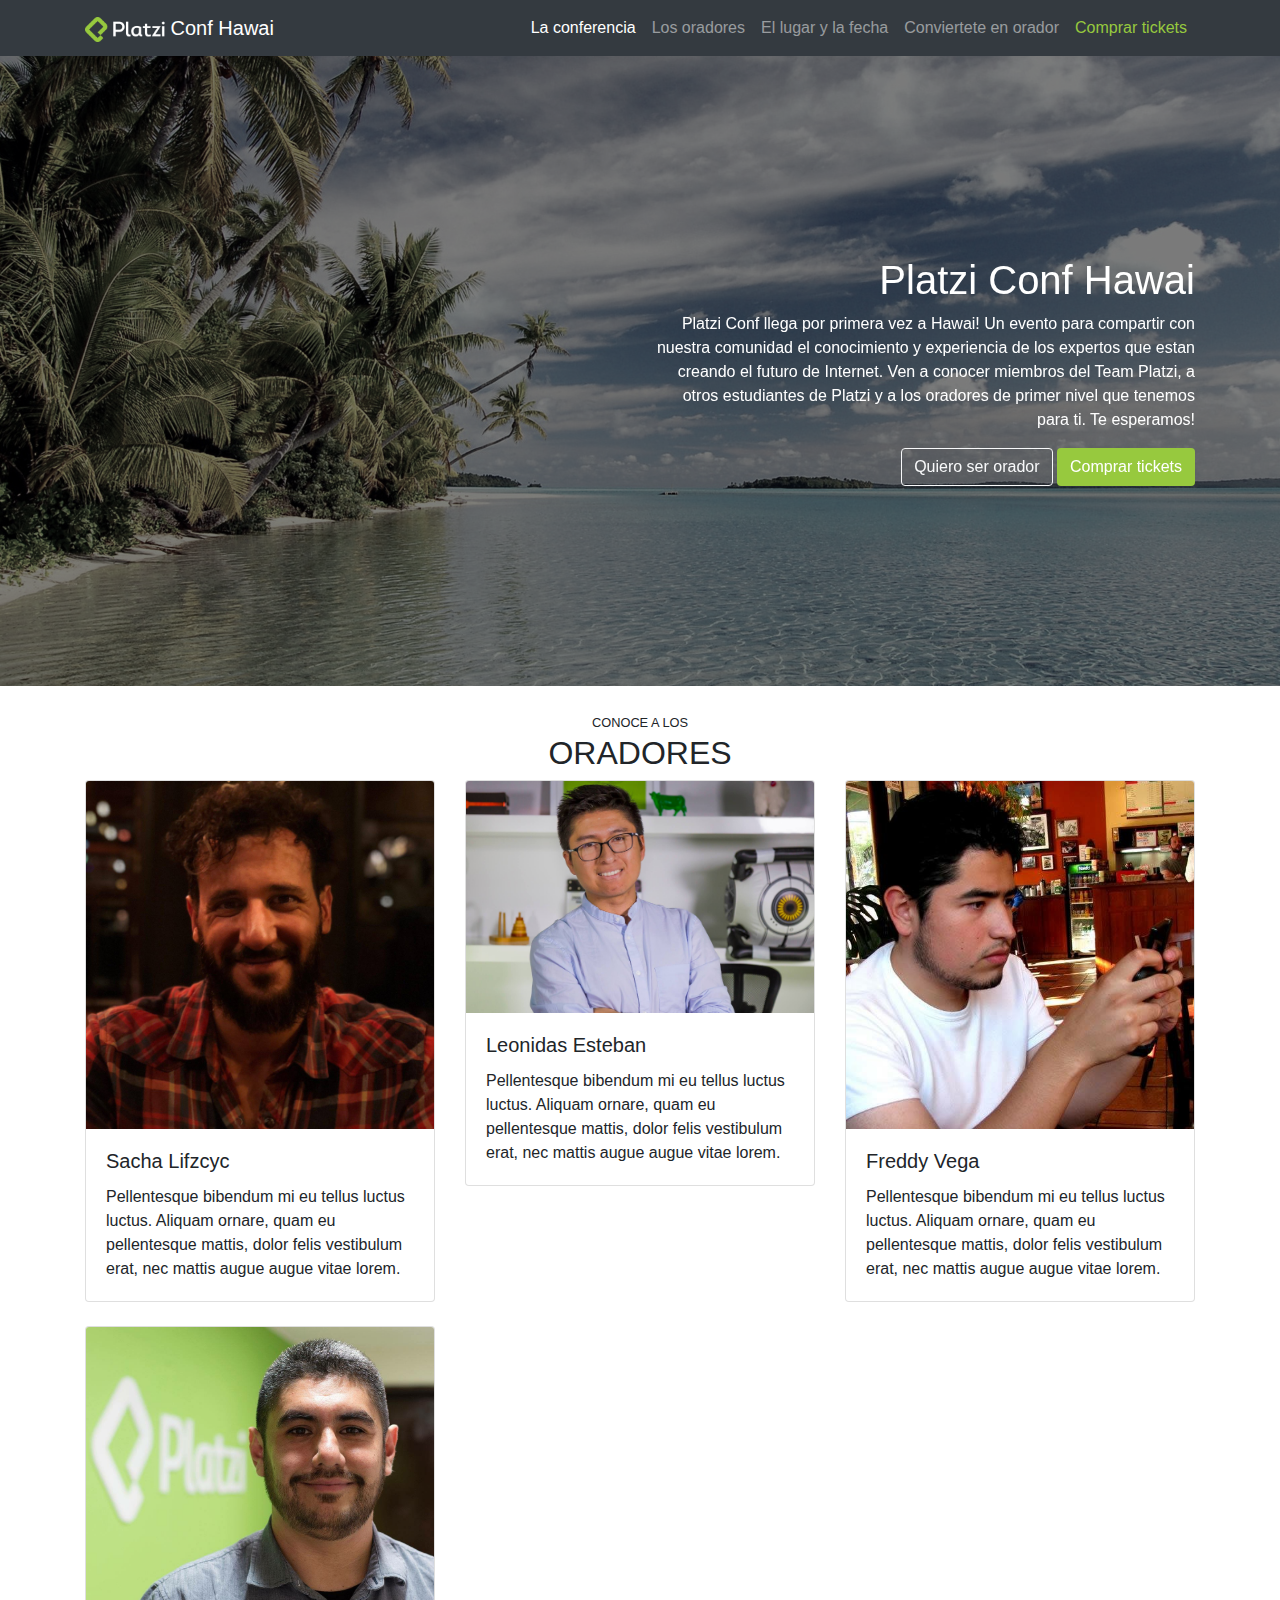
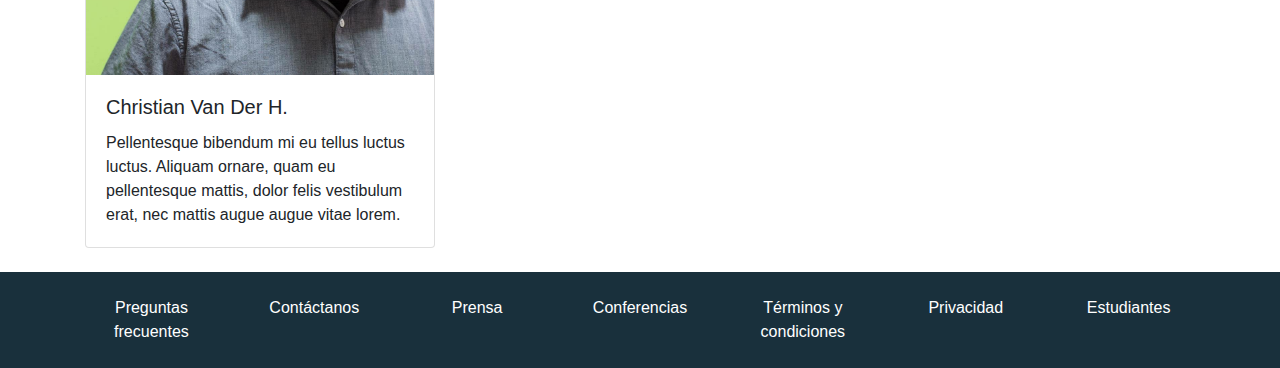
==== index.html @ 8d276764 "Cards added" ====
<!doctype html>
<html lang="en">

<head>
    <!-- Required meta tags -->
    <meta charset="utf-8">
    <meta name="viewport" content="width=device-width, initial-scale=1, shrink-to-fit=no">

    <!-- Bootstrap CSS -->
    <link rel="stylesheet" href="https://stackpath.bootstrapcdn.com/bootstrap/4.4.1/css/bootstrap.min.css"
        integrity="sha384-Vkoo8x4CGsO3+Hhxv8T/Q5PaXtkKtu6ug5TOeNV6gBiFeWPGFN9MuhOf23Q9Ifjh" crossorigin="anonymous">
    <link rel="stylesheet" href="index.css">
    <title> Footer </title>
</head>

<body>

    <!-- Header -->
    <nav id="header" class="navbar navbar-expand-lg navbar-dark bg-dark">
        <div class="container">

            <a class="navbar-brand" href="#">
                <img src="images/platzi-logo.png" alt="Platzi logo"> Conf Hawai
            </a>
            <button class="navbar-toggler" type="button" data-toggle="collapse" data-target="#navbarSupportedContent"
                aria-controls="navbarSupportedContent" aria-expanded="false" aria-label="Toggle navigation">
                <span class="navbar-toggler-icon"></span>
            </button>

            <div class="collapse navbar-collapse" id="navbarSupportedContent">
                <ul class="navbar-nav ml-auto">
                    <li class="nav-item active">
                        <a class="nav-link" href="#">La conferencia</a>
                    </li>
                    <li class="nav-item">
                        <a class="nav-link" href="#">Los oradores</a>
                    </li>
                    <li class="nav-item">
                        <a class="nav-link" href="#">El lugar y la fecha</a>
                    </li>
                    <li class="nav-item">
                        <a class="nav-link" href="#">Conviertete en orador</a>
                    </li>
                    <li class="nav-item">
                        <a class="nav-link text-platzi" href="#">Comprar tickets</a>
                    </li>

                </ul>

            </div>
        </div>
    </nav>
    <!-- /Header -->

    <!-- Main -->
    <main id="main">
        <div id="carousel" class="carousel slide carousel-fade" data-ride="carousel" data-pause="false">
            <div class="carousel-inner">
                <div class="carousel-item active">
                    <img src="images/hawaii.jpg" class="d-block w-100" alt="platzi-slide1">
                </div>
                <div class="carousel-item">
                    <img src="images/hawaii2.jpg" class="d-block w-100" alt="platzi-slide2">
                </div>
                <div class="carousel-item">
                    <img src="images/hawaii3.jpeg" class="d-block w-100" alt="platzi-slide3">
                </div>
            </div>
            <div class="overlay">
                <div class="container">
                    <div class="row align-items-center">
                        <div class="col-md-6 offset-md-6 text-center text-md-right">
                            <h1>Platzi Conf Hawai</h1>
                            <p class="d-none d-md-block">Platzi Conf llega por primera vez a Hawai!
                                Un evento para compartir con nuestra comunidad
                                el conocimiento y experiencia de los expertos
                                que estan creando el futuro de Internet.
                                Ven a conocer miembros del Team Platzi, a otros
                                estudiantes de Platzi y a los oradores de primer
                                nivel que tenemos para ti. Te esperamos!
                            </p>
                            <a href="#" class="btn btn-outline-light">Quiero ser orador</a>
                            <button type="button" class="btn btn-platzi">Comprar tickets</button>
                        </div>
                    </div>
                </div>
            </div>

            </a>
        </div>
    </main>
    <!-- /Main -->

    <!-- Speakers -->
    <section id="speakers" class="mt-4">
        <div class="container">
            <div class="row">
                <div class="col text-center text-uppercase">
                    <small>Conoce a los</small>
                    <h2>Oradores</h2>

                </div>
            </div>
            <div class="row">
                <!-- Card #1 -->
                <div class="col-md-4 mb-4">
                    <div class="card">
                        <img src="images/speakers/sacha.jpg" class="card-img-top" alt="Foto de Sacha">
                        <div class="card-body">
                            <h5 class="card-title">Sacha Lifzcyc</h5>
                            <p class="card-text">Pellentesque bibendum mi eu tellus luctus luctus.
                                Aliquam ornare, quam eu pellentesque mattis, dolor felis vestibulum erat,
                                nec mattis augue augue vitae lorem.</p>

                        </div>
                    </div>
                </div>
                <!-- Card #2 -->
                <div class="col-md-4 mb-4">
                    <div class="card">
                        <img src="images/speakers/leonidas.jpeg" class="card-img-top" alt="Foto de Sacha">
                        <div class="card-body">
                            <h5 class="card-title">Leonidas Esteban</h5>
                            <p class="card-text">Pellentesque bibendum mi eu tellus luctus luctus.
                                Aliquam ornare, quam eu pellentesque mattis, dolor felis vestibulum erat,
                                nec mattis augue augue vitae lorem.</p>

                        </div>
                    </div>
                </div>
                <!-- Card #3 -->
                <div class="col-md-4 mb-4">
                    <div class="card">
                        <img src="images/speakers/freddy.jpeg" class="card-img-top" alt="Foto de Sacha">
                        <div class="card-body">
                            <h5 class="card-title">Freddy Vega</h5>
                            <p class="card-text">Pellentesque bibendum mi eu tellus luctus luctus.
                                Aliquam ornare, quam eu pellentesque mattis, dolor felis vestibulum erat,
                                nec mattis augue augue vitae lorem.</p>

                        </div>
                    </div>
                </div>
                <!-- Card #4 -->
                <div class="col-md-4 mb-4">
                    <div class="card">
                        <img src="images/speakers/cvander.jpeg" class="card-img-top" alt="Foto de Sacha">
                        <div class="card-body">
                            <h5 class="card-title">Christian Van Der H.</h5>
                            <p class="card-text">Pellentesque bibendum mi eu tellus luctus luctus.
                                Aliquam ornare, quam eu pellentesque mattis, dolor felis vestibulum erat,
                                nec mattis augue augue vitae lorem.</p>

                        </div>
                    </div>
                </div>
            </div>
        </div>
    </section>
    <!-- /Speakers -->

    <!-- Footer -->
    <footer id="footer" class="pb-4 pt-4">
        <div class="container">
            <div class="row text-center">
                <!-- Nueva columna -->
                <div class="col-12 col-lg">
                    <a href="#">Preguntas frecuentes</a>
                </div>
                <!-- Nueva columna -->
                <div class="col-12 col-lg">
                    <a href="#">Contáctanos</a>
                </div>
                <!-- Nueva columna -->
                <div class="col-12 col-lg">
                    <a href="#">Prensa</a>
                </div>
                <!-- Nueva columna -->
                <div class="col-12 col-lg">
                    <a href="#">Conferencias</a>
                </div>
                <!-- Nueva columna -->
                <div class="col-12 col-lg">
                    <a href="#">Términos y condiciones</a>
                </div>
                <!-- Nueva columna -->
                <div class="col-12 col-lg">
                    <a href="#">Privacidad</a>
                </div>
                <!-- Nueva columna -->
                <div class="col-12 col-lg">
                    <a href="#">Estudiantes</a>
                </div>
            </div>
        </div>

    </footer>
    <!-- /Footer -->


    <!-- Optional JavaScript -->
    <!-- jQuery first, then Popper.js, then Bootstrap JS -->
    <script src="https://code.jquery.com/jquery-3.4.1.slim.min.js"
        integrity="sha384-J6qa4849blE2+poT4WnyKhv5vZF5SrPo0iEjwBvKU7imGFAV0wwj1yYfoRSJoZ+n"
        crossorigin="anonymous"></script>
    <script src="https://cdn.jsdelivr.net/npm/popper.js@1.16.0/dist/umd/popper.min.js"
        integrity="sha384-Q6E9RHvbIyZFJoft+2mJbHaEWldlvI9IOYy5n3zV9zzTtmI3UksdQRVvoxMfooAo"
        crossorigin="anonymous"></script>
    <script src="https://stackpath.bootstrapcdn.com/bootstrap/4.4.1/js/bootstrap.min.js"
        integrity="sha384-wfSDF2E50Y2D1uUdj0O3uMBJnjuUD4Ih7YwaYd1iqfktj0Uod8GCExl3Og8ifwB6"
        crossorigin="anonymous"></script>
</body>

</html>
---- index.css ----
.text-platzi {
    color: #97c93e !important;
}
.btn-platzi {
    background-color: #97c93e;
    color: white;
}

.btn-platzi:hover {
    background-color: #82ad36;
    color: white;
}

#header img {
    width: 80px;
}

#main .carousel-inner img {
    max-height: 70vh;
    object-fit: cover;
    filter: grayscale(70%);
}


#carousel {
    position: relative;
}

#carousel .overlay {
    position: absolute;
    top: 0;
    bottom: 0;
    left: 0;
    right: 0;
    background-color: rgba(0,0,0,0.5);
    color: white;
    z-index: 1;
}
#carousel .overlay .container,
#carousel .overlay .row {
    height: 100%;
}

#footer{
    background: #19303c;
}

#footer a {
    color: white;
}
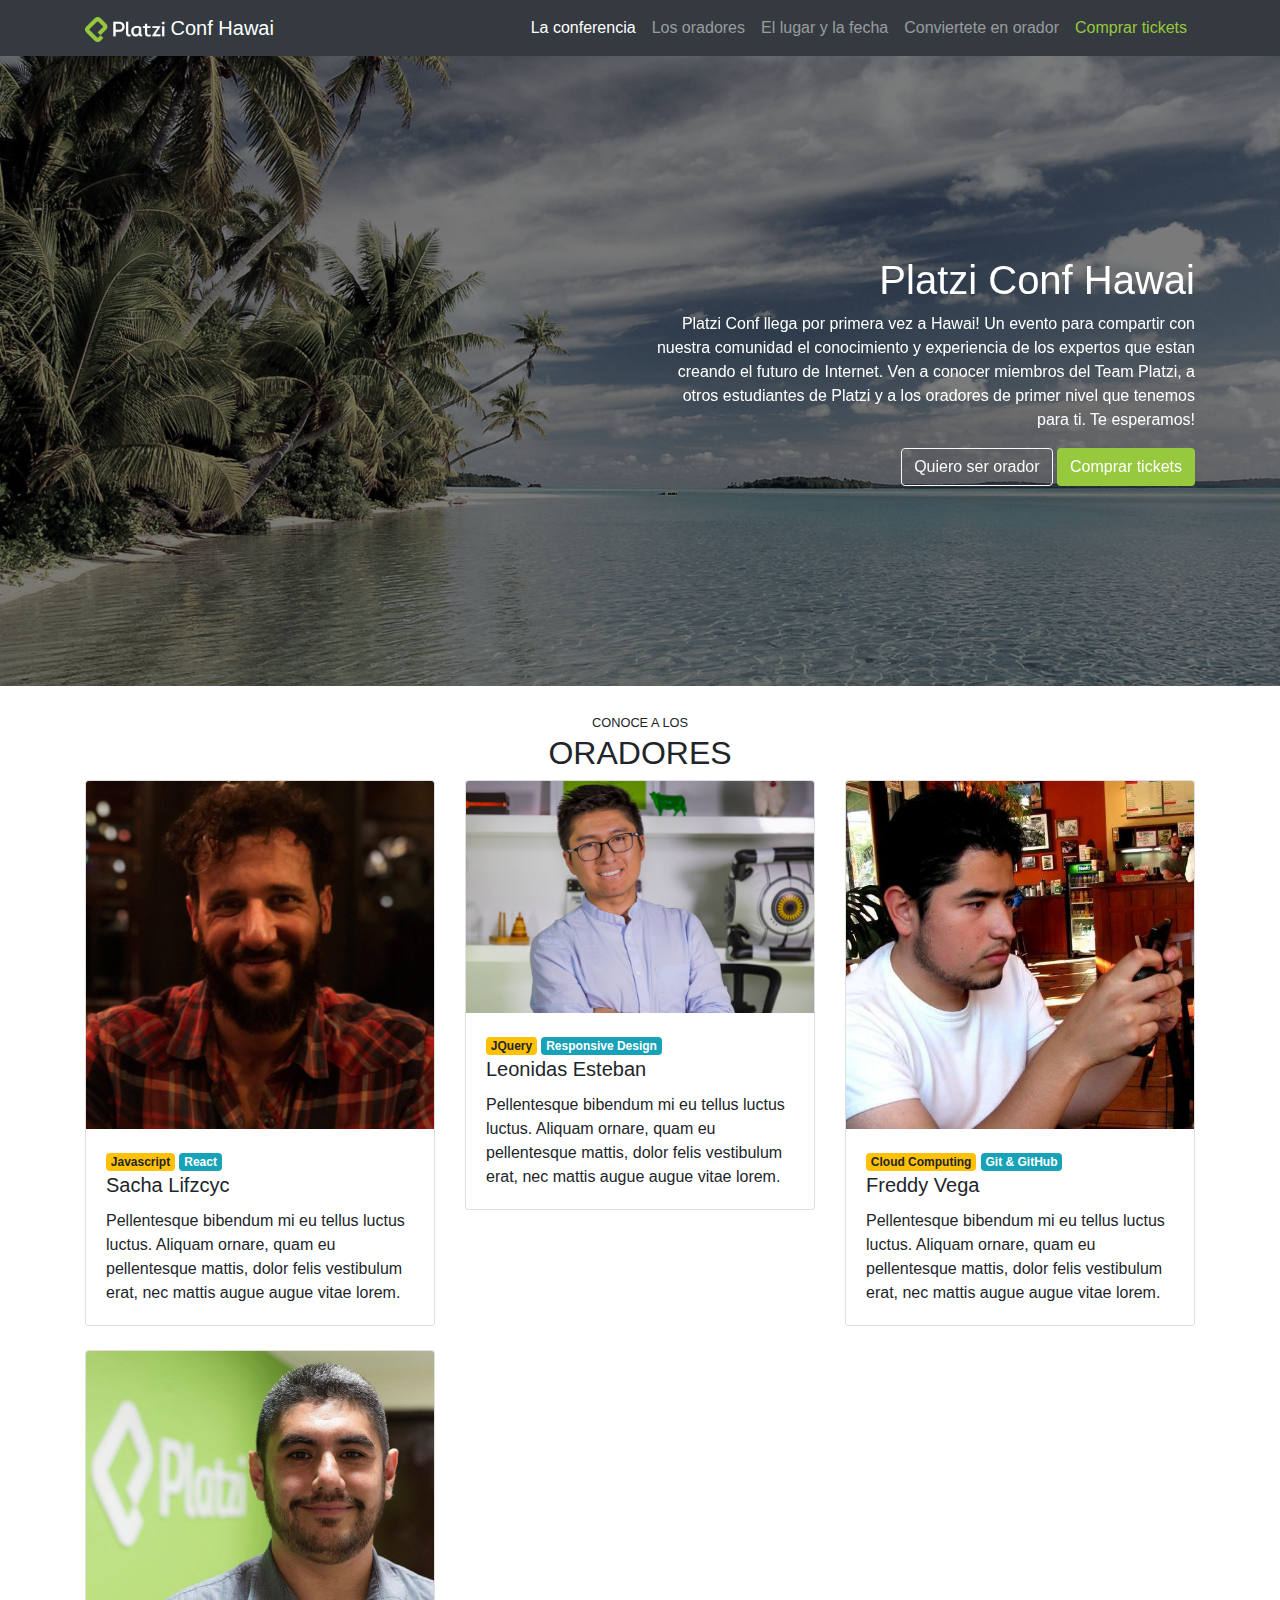
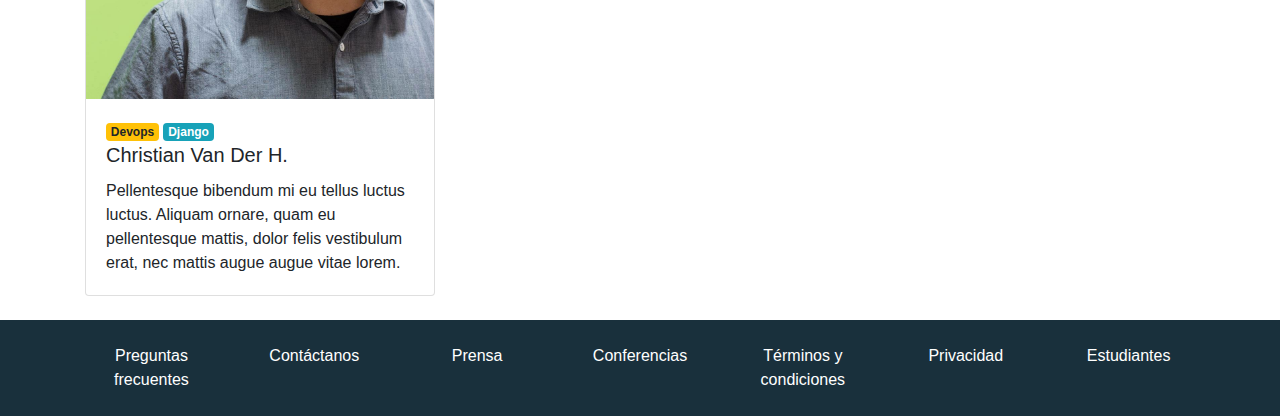
==== commit 4de7c45a: "Badges added to cards" ====
--- a/index.html
+++ b/index.html
@@ -103,10 +103,14 @@
             </div>
             <div class="row">
                 <!-- Card #1 -->
-                <div class="col-md-4 mb-4">
+                <div class="col-md-6 col-lg-4 mb-4">
                     <div class="card">
                         <img src="images/speakers/sacha.jpg" class="card-img-top" alt="Foto de Sacha">
                         <div class="card-body">
+                            <div class="badges">
+                                <span class="badge badge-warning"> Javascript</span>
+                                <span class="badge badge-info"> React</span>
+                            </div>
                             <h5 class="card-title">Sacha Lifzcyc</h5>
                             <p class="card-text">Pellentesque bibendum mi eu tellus luctus luctus.
                                 Aliquam ornare, quam eu pellentesque mattis, dolor felis vestibulum erat,
@@ -116,10 +120,14 @@
                     </div>
                 </div>
                 <!-- Card #2 -->
-                <div class="col-md-4 mb-4">
+                <div class="col-md-6 col-lg-4 mb-4">
                     <div class="card">
                         <img src="images/speakers/leonidas.jpeg" class="card-img-top" alt="Foto de Sacha">
                         <div class="card-body">
+                            <div class="badges">
+                                <span class="badge badge-warning"> JQuery</span>
+                                <span class="badge badge-info"> Responsive Design</span>
+                            </div>
                             <h5 class="card-title">Leonidas Esteban</h5>
                             <p class="card-text">Pellentesque bibendum mi eu tellus luctus luctus.
                                 Aliquam ornare, quam eu pellentesque mattis, dolor felis vestibulum erat,
@@ -129,10 +137,14 @@
                     </div>
                 </div>
                 <!-- Card #3 -->
-                <div class="col-md-4 mb-4">
+                <div class="col-md-6 col-lg-4 mb-4">
                     <div class="card">
                         <img src="images/speakers/freddy.jpeg" class="card-img-top" alt="Foto de Sacha">
                         <div class="card-body">
+                            <div class="badges">
+                                <span class="badge badge-warning"> Cloud Computing</span>
+                                <span class="badge badge-info"> Git & GitHub</span>
+                            </div>
                             <h5 class="card-title">Freddy Vega</h5>
                             <p class="card-text">Pellentesque bibendum mi eu tellus luctus luctus.
                                 Aliquam ornare, quam eu pellentesque mattis, dolor felis vestibulum erat,
@@ -142,10 +154,14 @@
                     </div>
                 </div>
                 <!-- Card #4 -->
-                <div class="col-md-4 mb-4">
+                <div class="col-md-6 col-lg-4 mb-4">
                     <div class="card">
                         <img src="images/speakers/cvander.jpeg" class="card-img-top" alt="Foto de Sacha">
                         <div class="card-body">
+                            <div class="badges">
+                                <span class="badge badge-warning"> Devops</span>
+                                <span class="badge badge-info"> Django</span>
+                            </div>
                             <h5 class="card-title">Christian Van Der H.</h5>
                             <p class="card-text">Pellentesque bibendum mi eu tellus luctus luctus.
                                 Aliquam ornare, quam eu pellentesque mattis, dolor felis vestibulum erat,
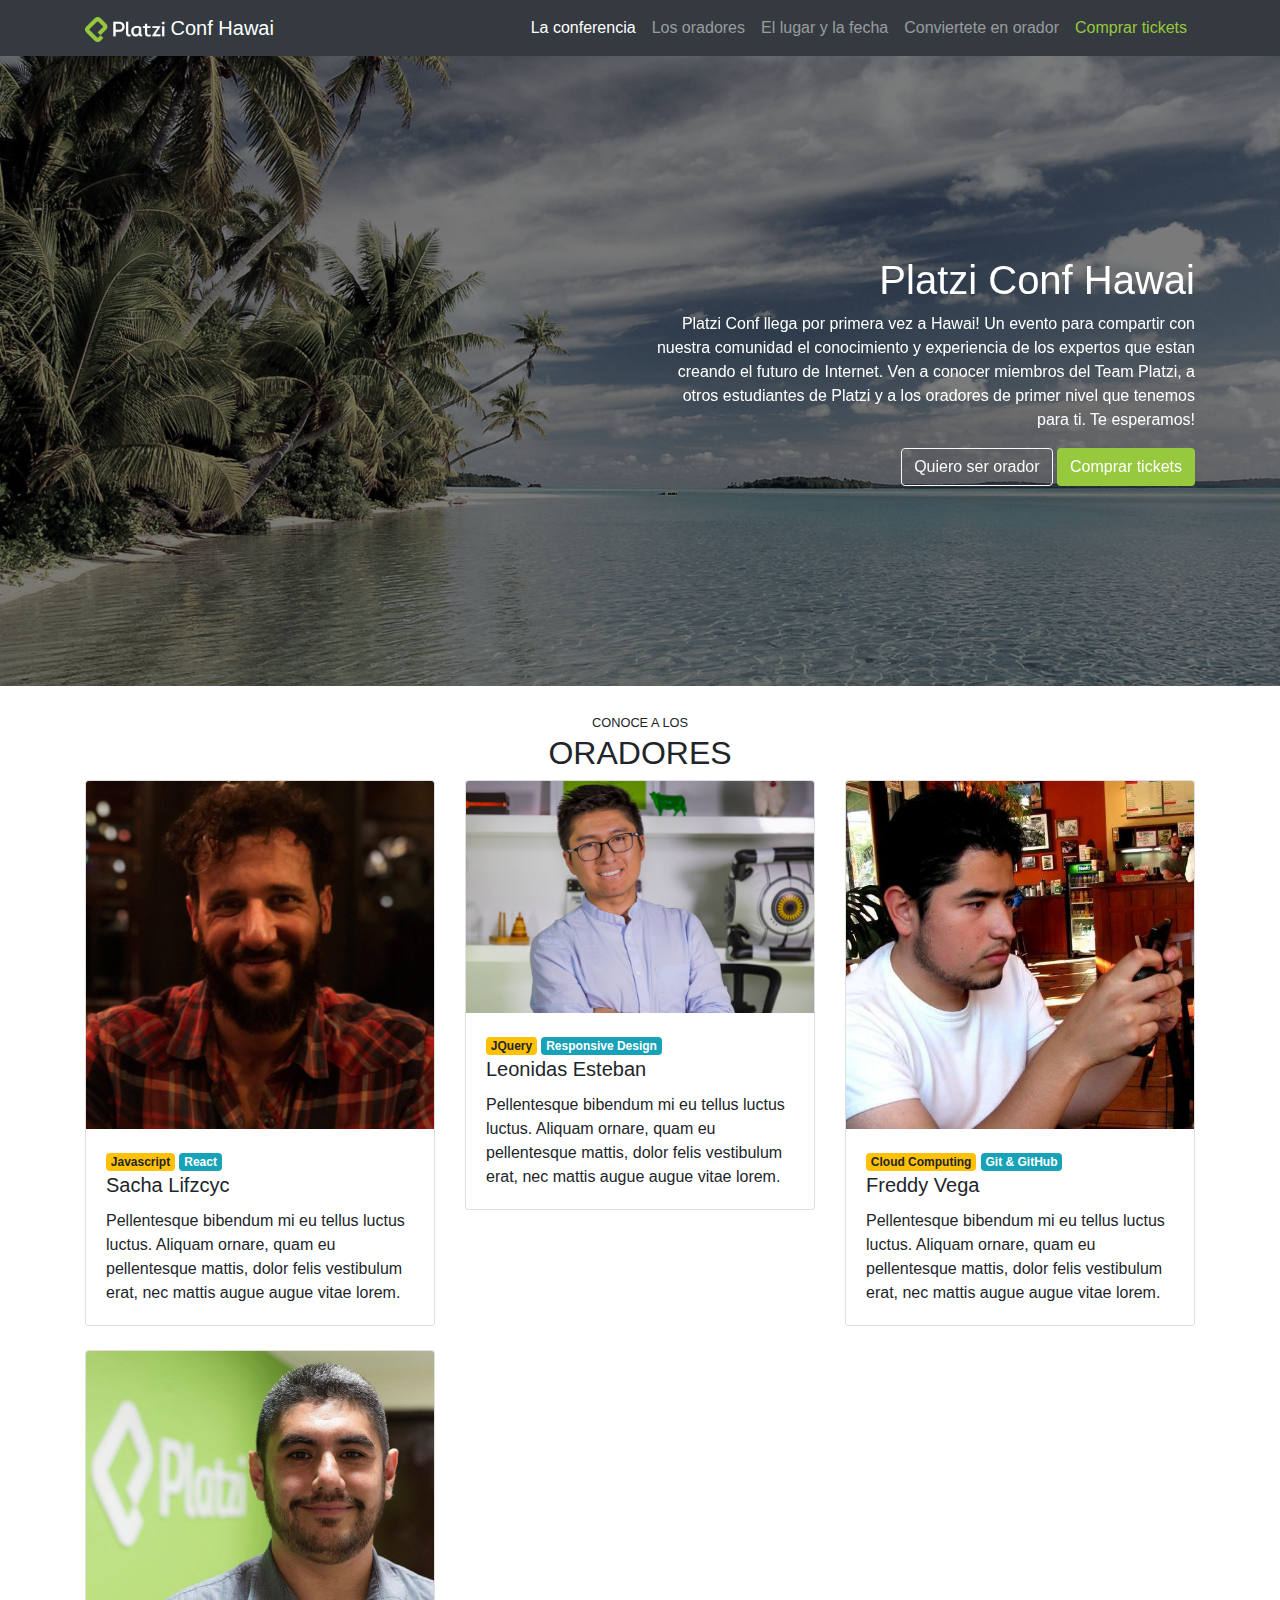
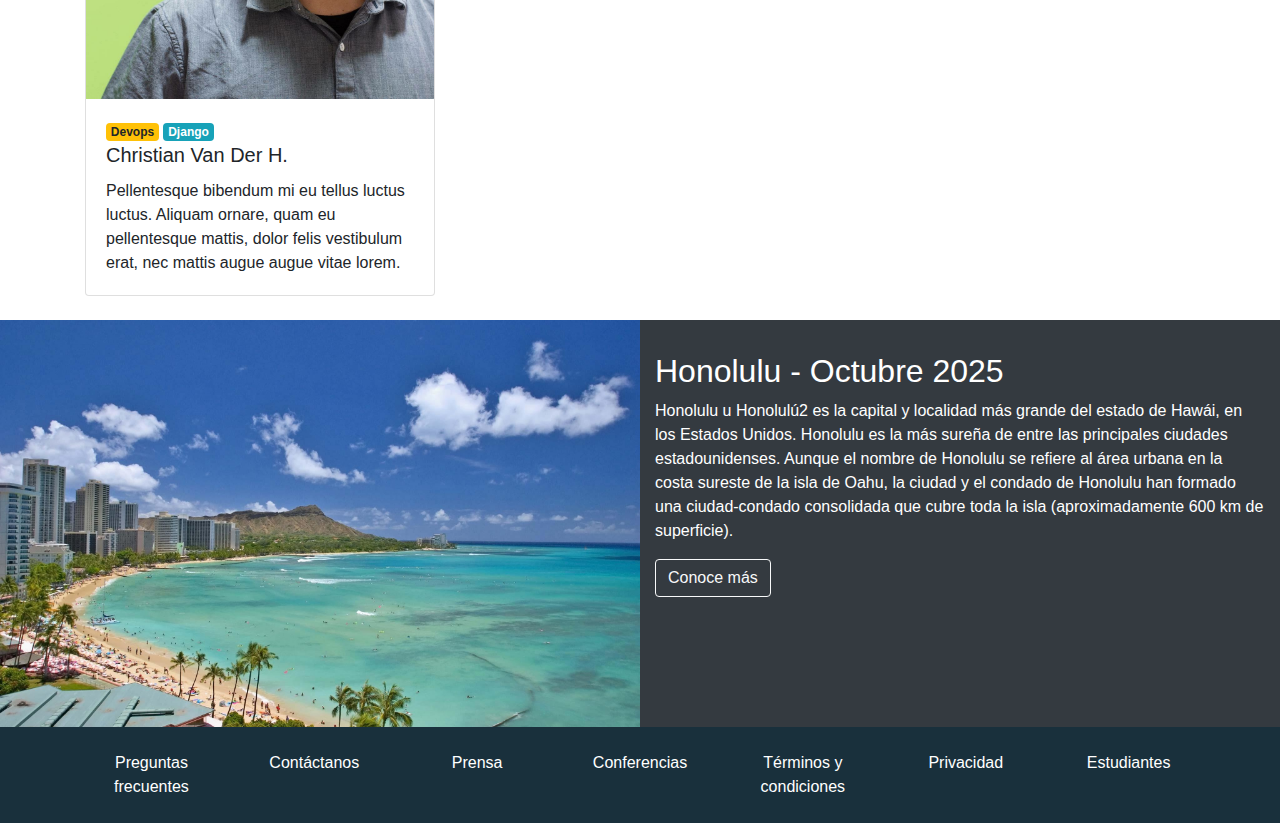
==== commit 8646b548: "Container fluid added" ====
--- a/index.html
+++ b/index.html
@@ -174,7 +174,30 @@
         </div>
     </section>
     <!-- /Speakers -->
-
+    <!-- Lugar y Fecha -->
+    <section id="place-time">
+        <div class="container-fluid">
+            <div class="row">
+                <!-- Column #1 -->
+                <div class="col-12 col-lg-6 pl-0 pr-0">
+                    <img src="images/honolulu.jpg" alt="Honolulu">
+                </div>
+                <!-- Column #2 -->
+                <div class="col-12 col-lg-6 pt-4 pb-4">
+                    <h2 class="mt-2">Honolulu - Octubre 2025</h2>
+                    <p>Honolulu u Honolulú2​ es la capital y localidad más grande del estado de Hawái, en los Estados Unidos.
+                        Honolulu es la más sureña de entre las principales ciudades estadounidenses. 
+                        Aunque el nombre de Honolulu se refiere al área urbana en la costa sureste de la isla de Oahu, 
+                        la ciudad y el condado de Honolulu han formado una ciudad-condado consolidada que cubre toda la isla 
+                        (aproximadamente 600 km de superficie).
+                    </p>
+                    <a href="https://es.wikipedia.org/wiki/Honolulu" class="btn btn-outline-light"> Conoce más</a>
+                    
+                </div>
+            </div>
+        </div>
+    </section>
+    <!-- /Lugar y Fecha -->
     <!-- Footer -->
     <footer id="footer" class="pb-4 pt-4">
         <div class="container">
--- a/index.css
+++ b/index.css
@@ -36,6 +36,16 @@
     color: white;
     z-index: 1;
 }
+
+#place-time {
+    background-color: #343a40;
+    color: white;
+}
+
+#place-time img {
+    max-width: 100%;
+}
+
 #carousel .overlay .container,
 #carousel .overlay .row {
     height: 100%;
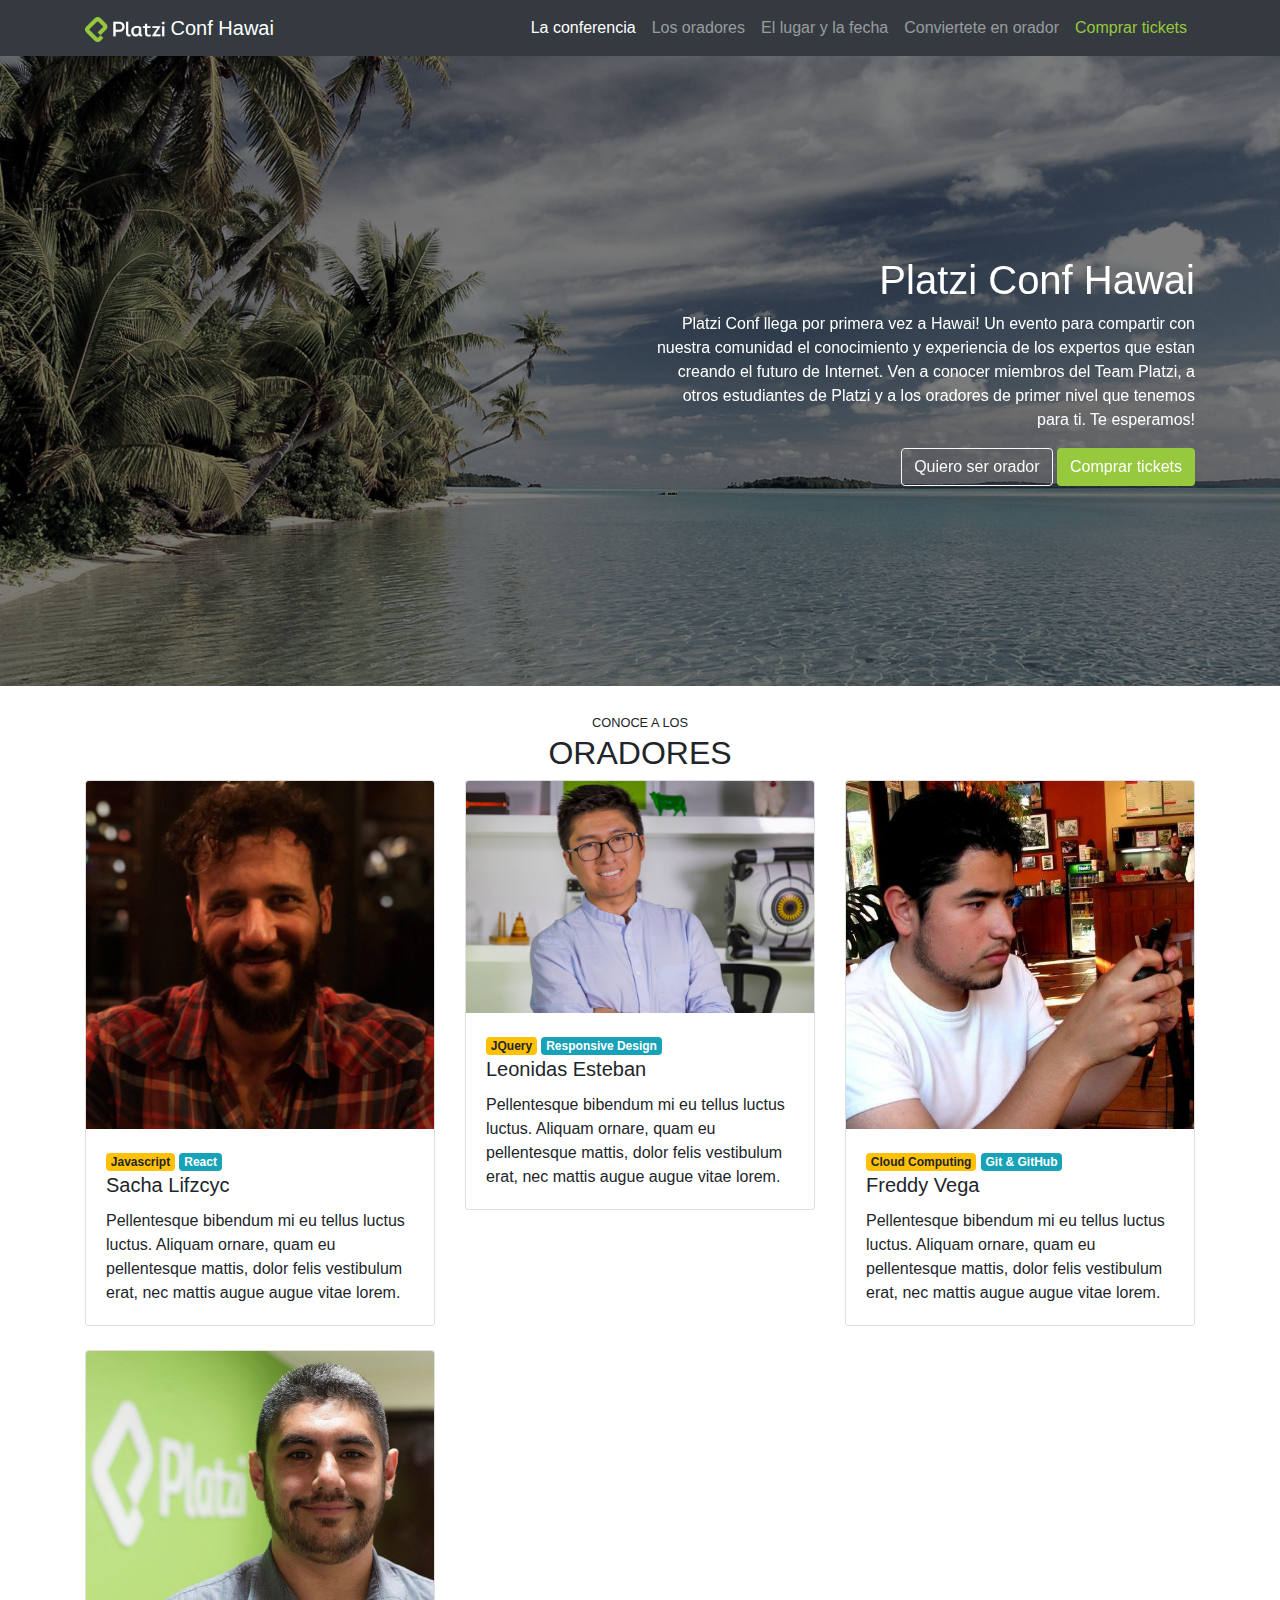
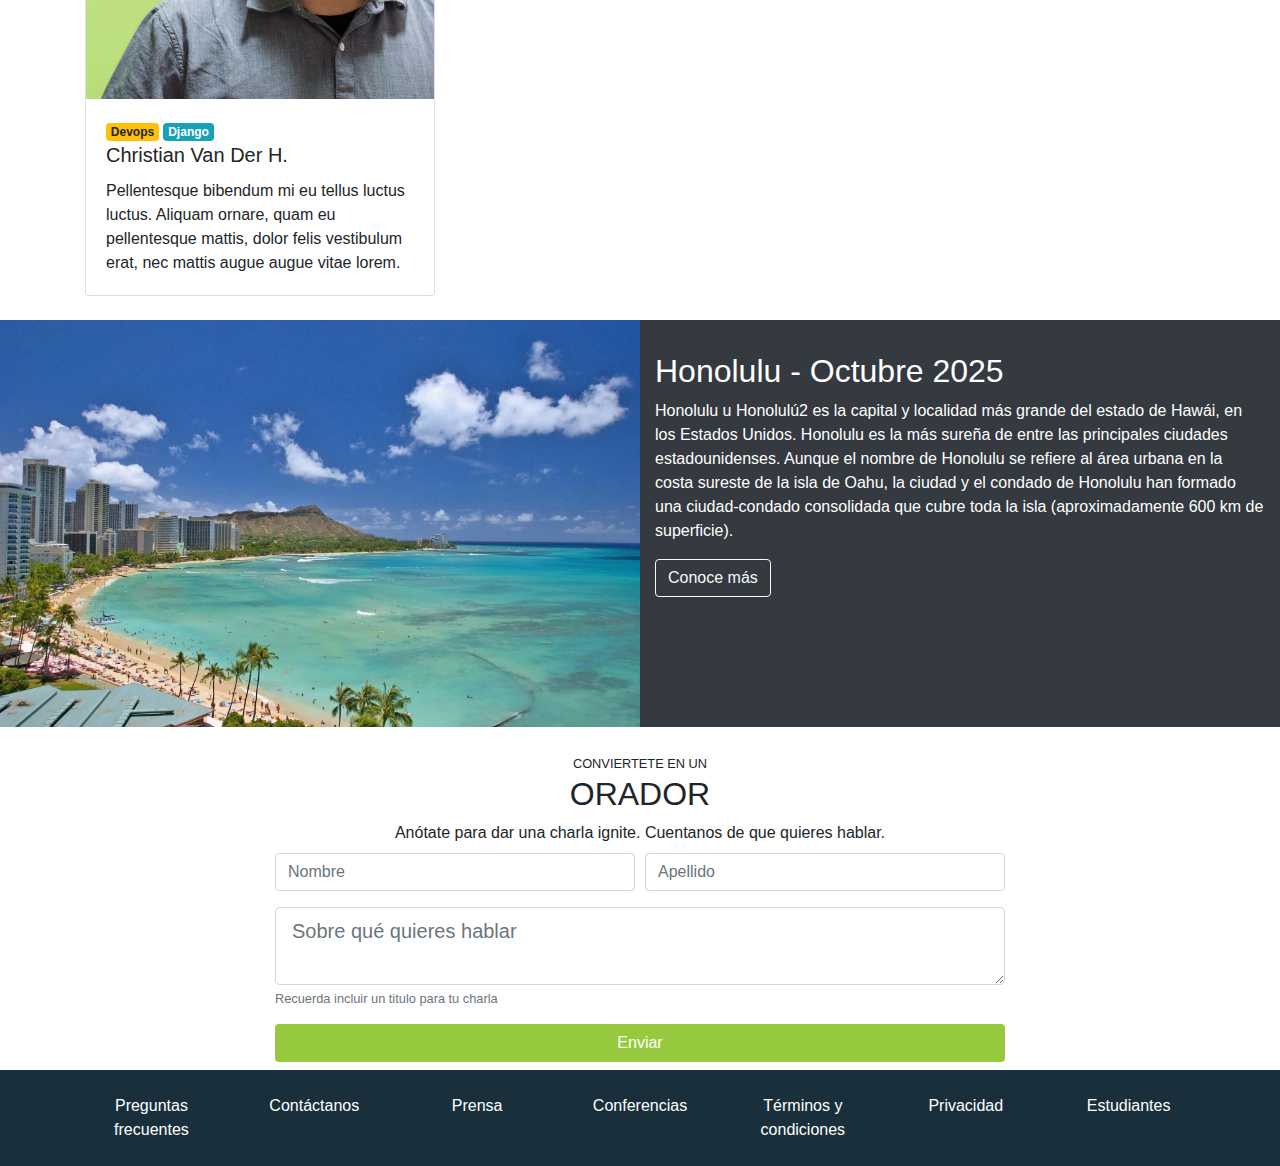
==== commit 73660932: "Form added" ====
--- a/index.html
+++ b/index.html
@@ -185,19 +185,71 @@
                 <!-- Column #2 -->
                 <div class="col-12 col-lg-6 pt-4 pb-4">
                     <h2 class="mt-2">Honolulu - Octubre 2025</h2>
-                    <p>Honolulu u Honolulú2​ es la capital y localidad más grande del estado de Hawái, en los Estados Unidos.
-                        Honolulu es la más sureña de entre las principales ciudades estadounidenses. 
-                        Aunque el nombre de Honolulu se refiere al área urbana en la costa sureste de la isla de Oahu, 
-                        la ciudad y el condado de Honolulu han formado una ciudad-condado consolidada que cubre toda la isla 
+                    <p>Honolulu u Honolulú2​ es la capital y localidad más grande del estado de Hawái, en los Estados
+                        Unidos.
+                        Honolulu es la más sureña de entre las principales ciudades estadounidenses.
+                        Aunque el nombre de Honolulu se refiere al área urbana en la costa sureste de la isla de Oahu,
+                        la ciudad y el condado de Honolulu han formado una ciudad-condado consolidada que cubre toda la
+                        isla
                         (aproximadamente 600 km de superficie).
                     </p>
                     <a href="https://es.wikipedia.org/wiki/Honolulu" class="btn btn-outline-light"> Conoce más</a>
-                    
+
                 </div>
             </div>
         </div>
     </section>
     <!-- /Lugar y Fecha -->
+    <!-- Conviertete en orador -->
+    <section id="conviertete-en-orador" class="pt-2 pb-2 pt-4">
+        <div class="container">
+            <!-- Row #1 -->
+            <div class="row">
+                <div class="col text-uppercase text-center">
+                    <small>Conviertete en un</small>
+                    <h2>Orador</h2>
+                </div>
+            </div>
+            <!-- Row #2 -->
+            <div class="row">
+                <div class="col text-center">
+                    Anótate para dar una charla ignite.
+                    Cuentanos de que quieres hablar.
+                </div>
+            </div>
+            <div class="row">
+                <div class="col col-md-10 offset-md-1 col-lg-8 offset-lg-2 pt-2">
+                    <form>
+                        <div class="form-row">
+                            <div class="form-group col-12 col-md-6">
+                                <input type="text" class="form-control" placeholder="Nombre">
+                            </div>
+                            <div class="form-group col-12 col-md-6">
+                                <input type="text" class="form-control" placeholder="Apellido">
+                            </div>
+                        </div>
+                        <div class="row">
+                            <div class="form-group col">
+                                <textarea name="text" class="form-control form-control-lg" placeholder="Sobre qué quieres hablar"></textarea>
+                                <small class="form-text text-muted">
+                                    Recuerda incluir un titulo para tu charla
+                                </small>
+                            </div>
+                        </div>
+                        <div class="row">
+                            <div class="col">
+                                <button type="button" class="btn btn-platzi btn-block">Enviar</button>
+                            </div>
+                        </div>
+                    </form>
+                </div>
+            </div>
+
+
+        </div>
+    </section>
+    <!-- /Conviertete en orador -->
+
     <!-- Footer -->
     <footer id="footer" class="pb-4 pt-4">
         <div class="container">
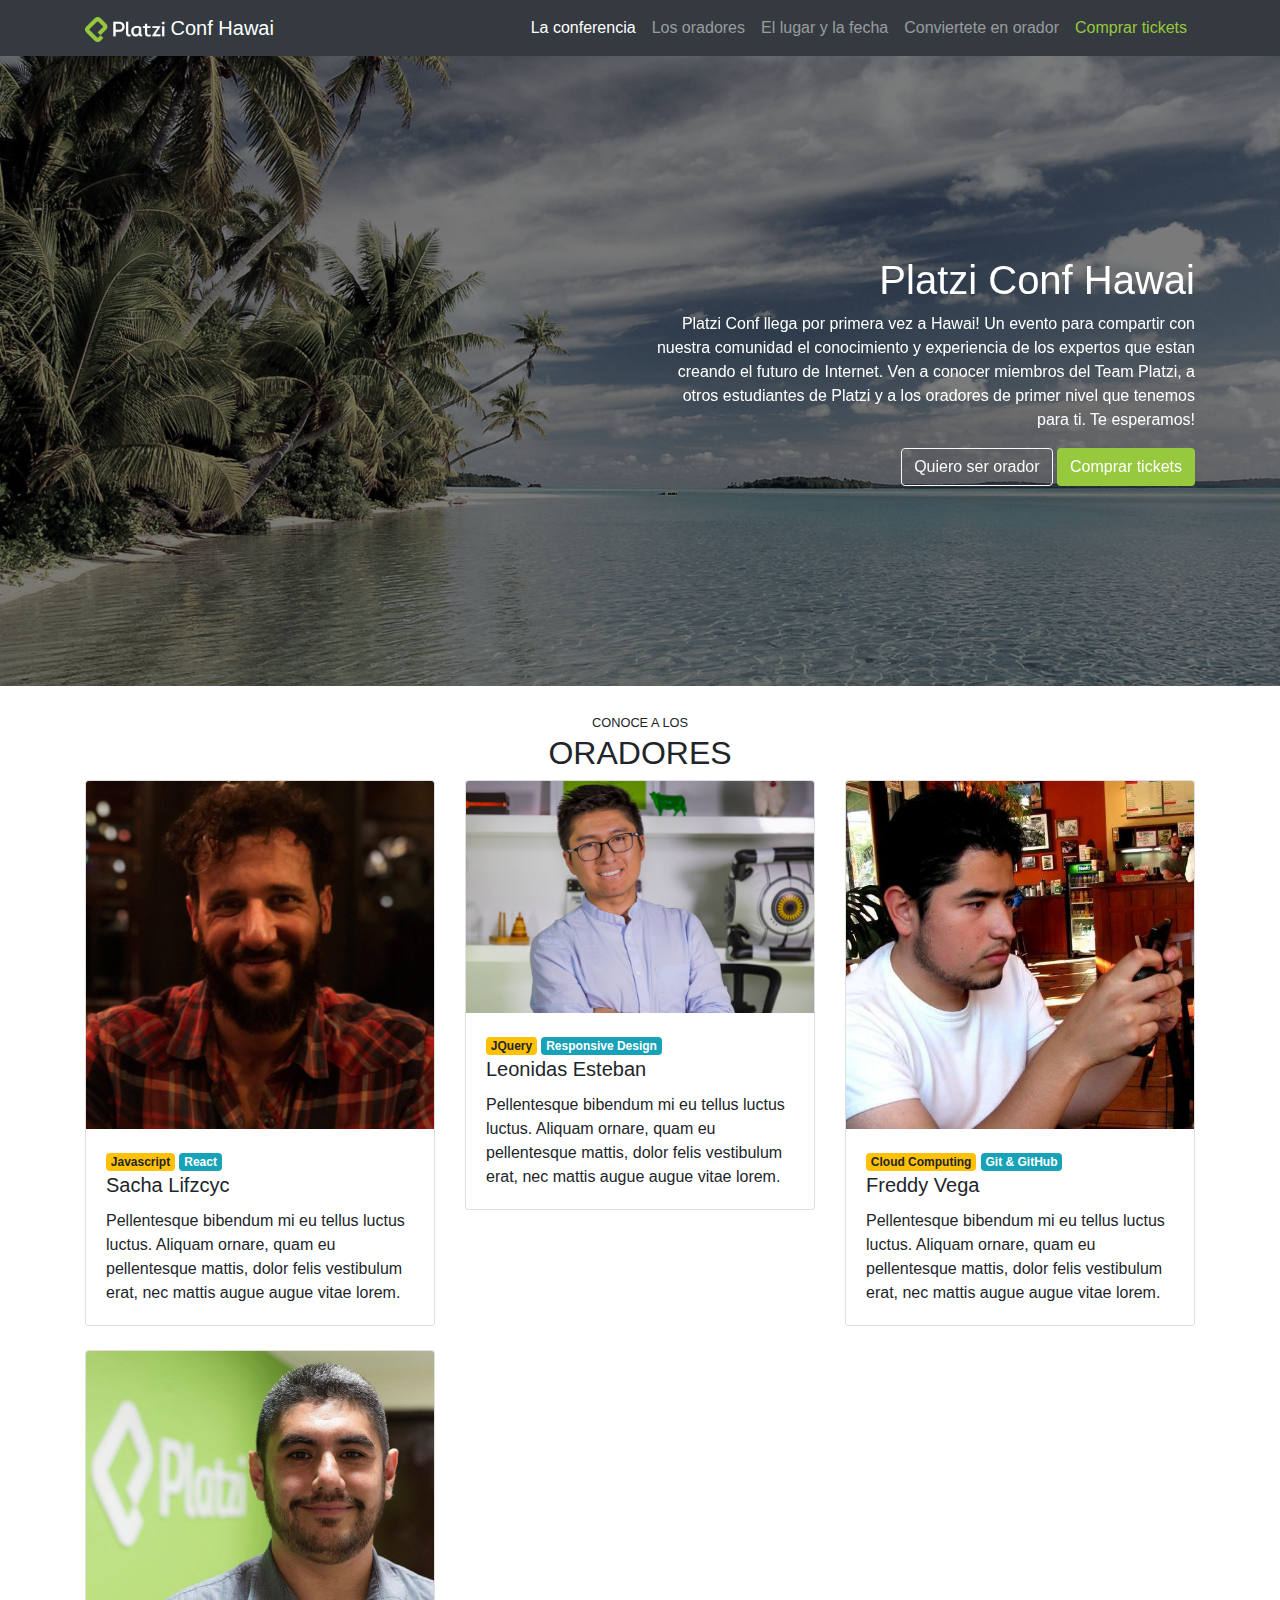
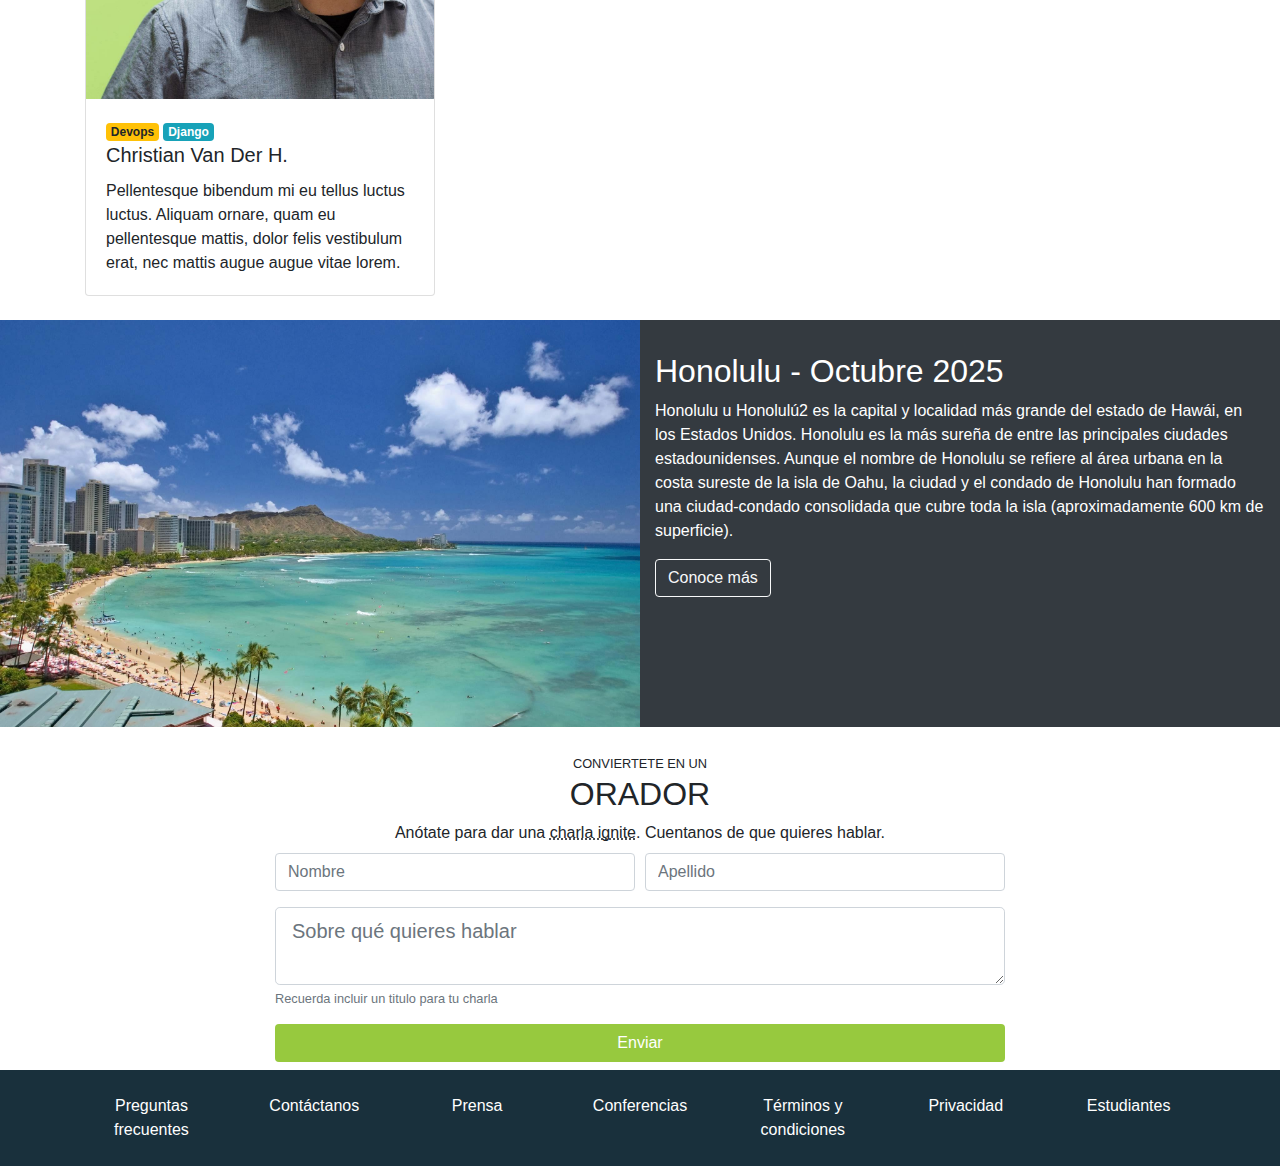
==== commit 8915929a: "tooltip added" ====
--- a/index.html
+++ b/index.html
@@ -10,7 +10,7 @@
     <link rel="stylesheet" href="https://stackpath.bootstrapcdn.com/bootstrap/4.4.1/css/bootstrap.min.css"
         integrity="sha384-Vkoo8x4CGsO3+Hhxv8T/Q5PaXtkKtu6ug5TOeNV6gBiFeWPGFN9MuhOf23Q9Ifjh" crossorigin="anonymous">
     <link rel="stylesheet" href="index.css">
-    <title> Footer </title>
+    <title> Curso Bootstrap </title>
 </head>
 
 <body>
@@ -213,7 +213,7 @@
             <!-- Row #2 -->
             <div class="row">
                 <div class="col text-center">
-                    Anótate para dar una charla ignite.
+                    Anótate para dar una <abbr data-toggle="tooltip" title="Charlas de 5 minutos">charla ignite</abbr>.
                     Cuentanos de que quieres hablar.
                 </div>
             </div>
@@ -300,6 +300,7 @@
     <script src="https://stackpath.bootstrapcdn.com/bootstrap/4.4.1/js/bootstrap.min.js"
         integrity="sha384-wfSDF2E50Y2D1uUdj0O3uMBJnjuUD4Ih7YwaYd1iqfktj0Uod8GCExl3Og8ifwB6"
         crossorigin="anonymous"></script>
+        <script src="index.js"></script>
 </body>
 
 </html>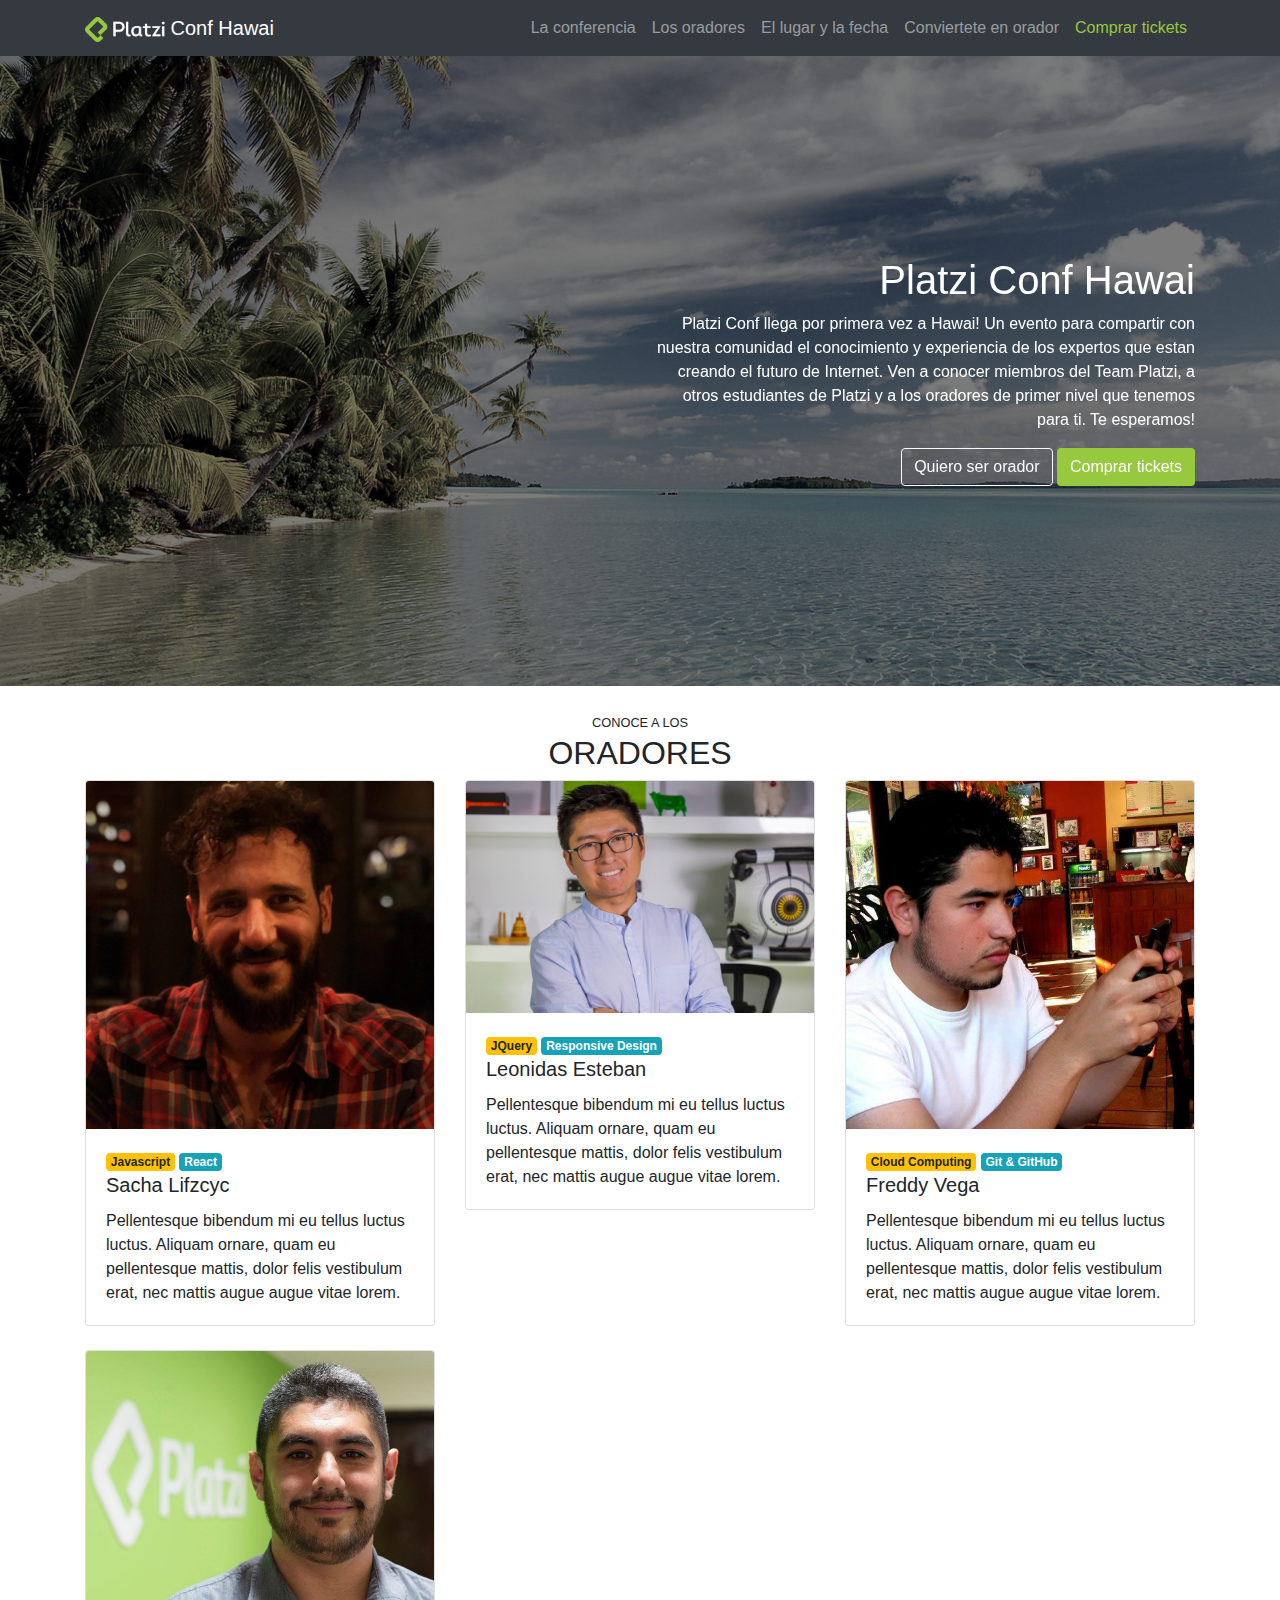
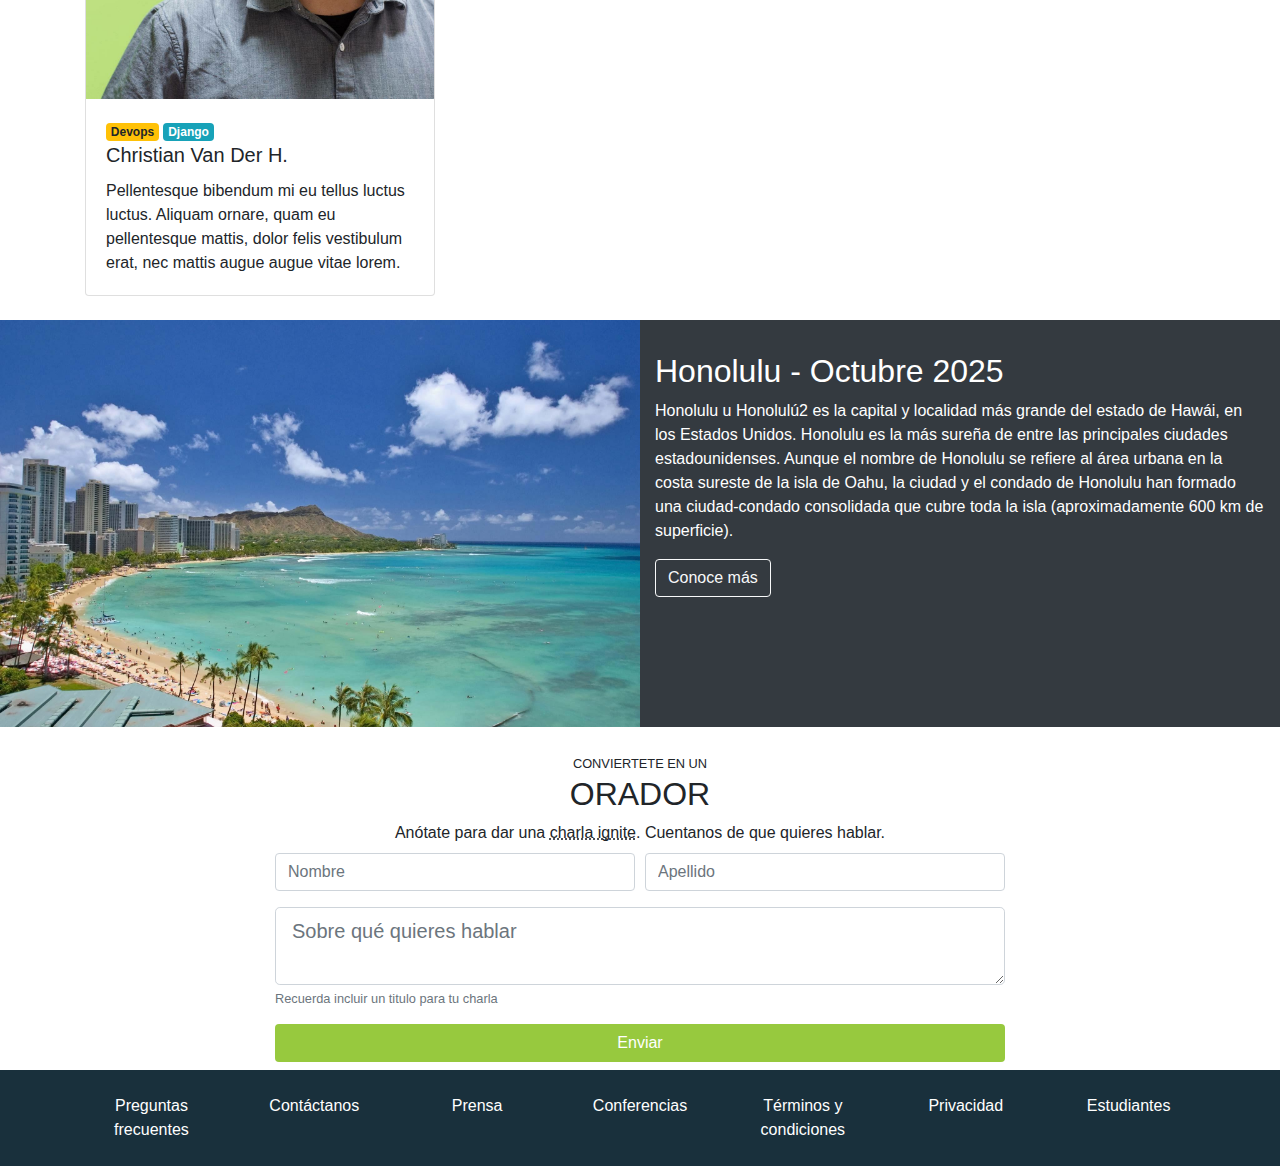
==== commit 49200e78: "scroll-spy added" ====
--- a/index.html
+++ b/index.html
@@ -13,10 +13,10 @@
     <title> Curso Bootstrap </title>
 </head>
 
-<body>
+<body data-spy="scroll" data-target="#navbar" data-offset="57">
 
     <!-- Header -->
-    <nav id="header" class="navbar navbar-expand-lg navbar-dark bg-dark">
+    <nav id="header" class="navbar navbar-expand-lg navbar-dark bg-dark sticky-top">
         <div class="container">
 
             <a class="navbar-brand" href="#">
@@ -27,19 +27,19 @@
                 <span class="navbar-toggler-icon"></span>
             </button>
 
-            <div class="collapse navbar-collapse" id="navbarSupportedContent">
+            <div class="collapse navbar-collapse" id="navbar">
                 <ul class="navbar-nav ml-auto">
-                    <li class="nav-item active">
-                        <a class="nav-link" href="#">La conferencia</a>
-                    </li>
-                    <li class="nav-item">
-                        <a class="nav-link" href="#">Los oradores</a>
-                    </li>
-                    <li class="nav-item">
-                        <a class="nav-link" href="#">El lugar y la fecha</a>
-                    </li>
-                    <li class="nav-item">
-                        <a class="nav-link" href="#">Conviertete en orador</a>
+                    <li class="nav-item">
+                        <a class="nav-link" href="#main">La conferencia</a>
+                    </li>
+                    <li class="nav-item">
+                        <a class="nav-link" href="#speakers">Los oradores</a>
+                    </li>
+                    <li class="nav-item">
+                        <a class="nav-link" href="#place-time">El lugar y la fecha</a>
+                    </li>
+                    <li class="nav-item">
+                        <a class="nav-link" href="#conviertete-en-orador">Conviertete en orador</a>
                     </li>
                     <li class="nav-item">
                         <a class="nav-link text-platzi" href="#">Comprar tickets</a>
